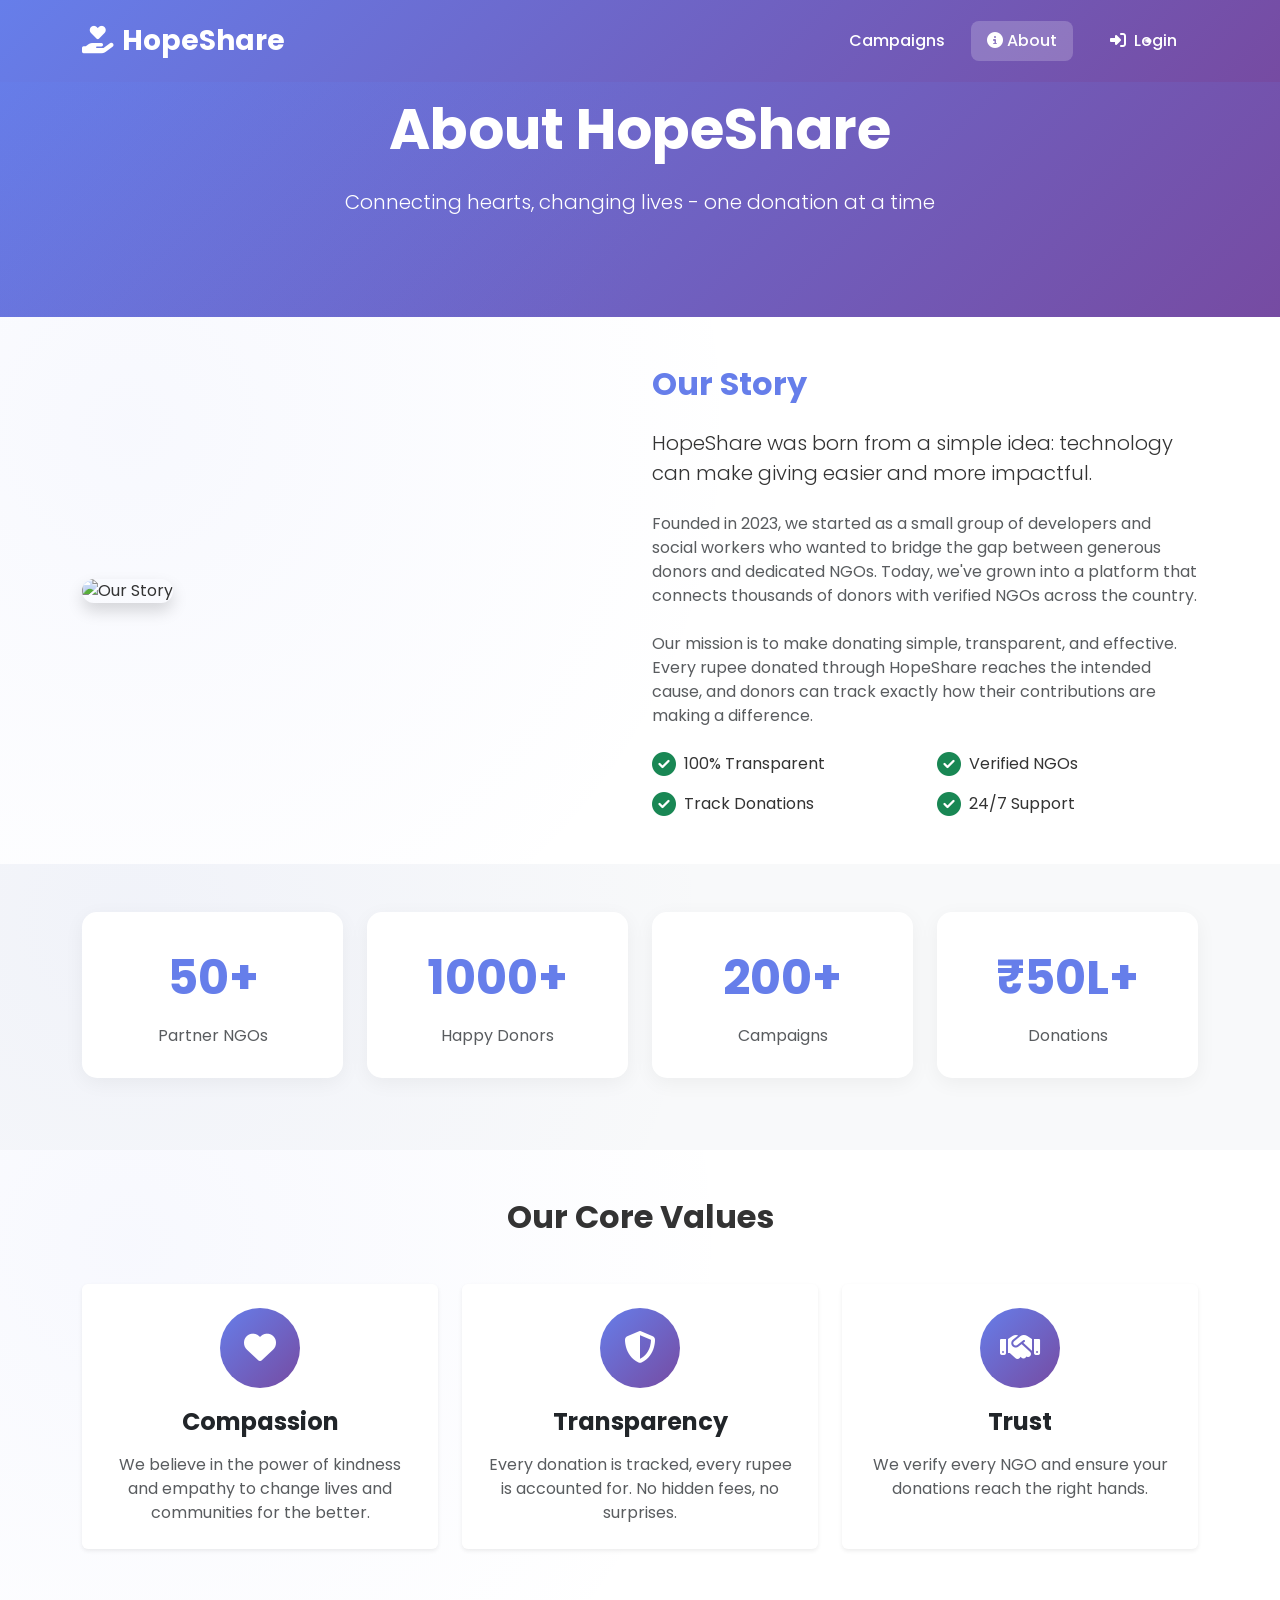
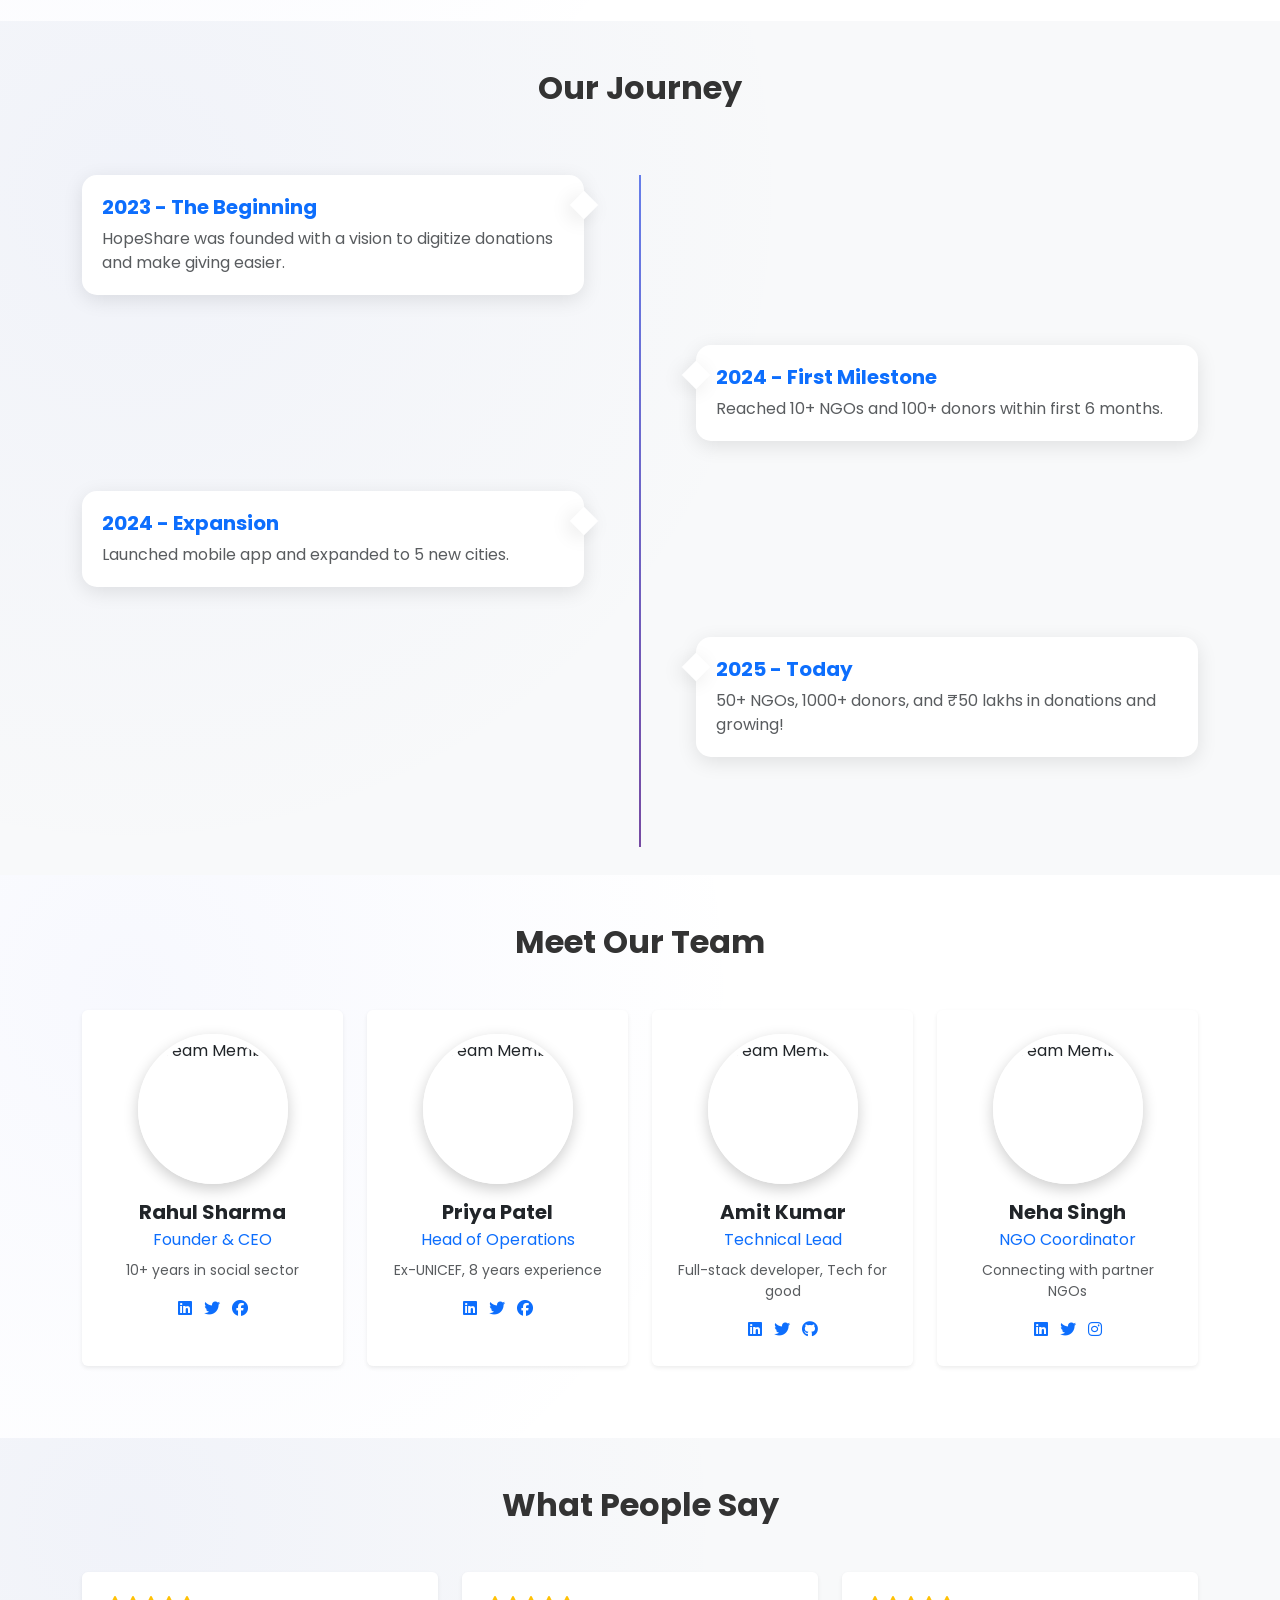
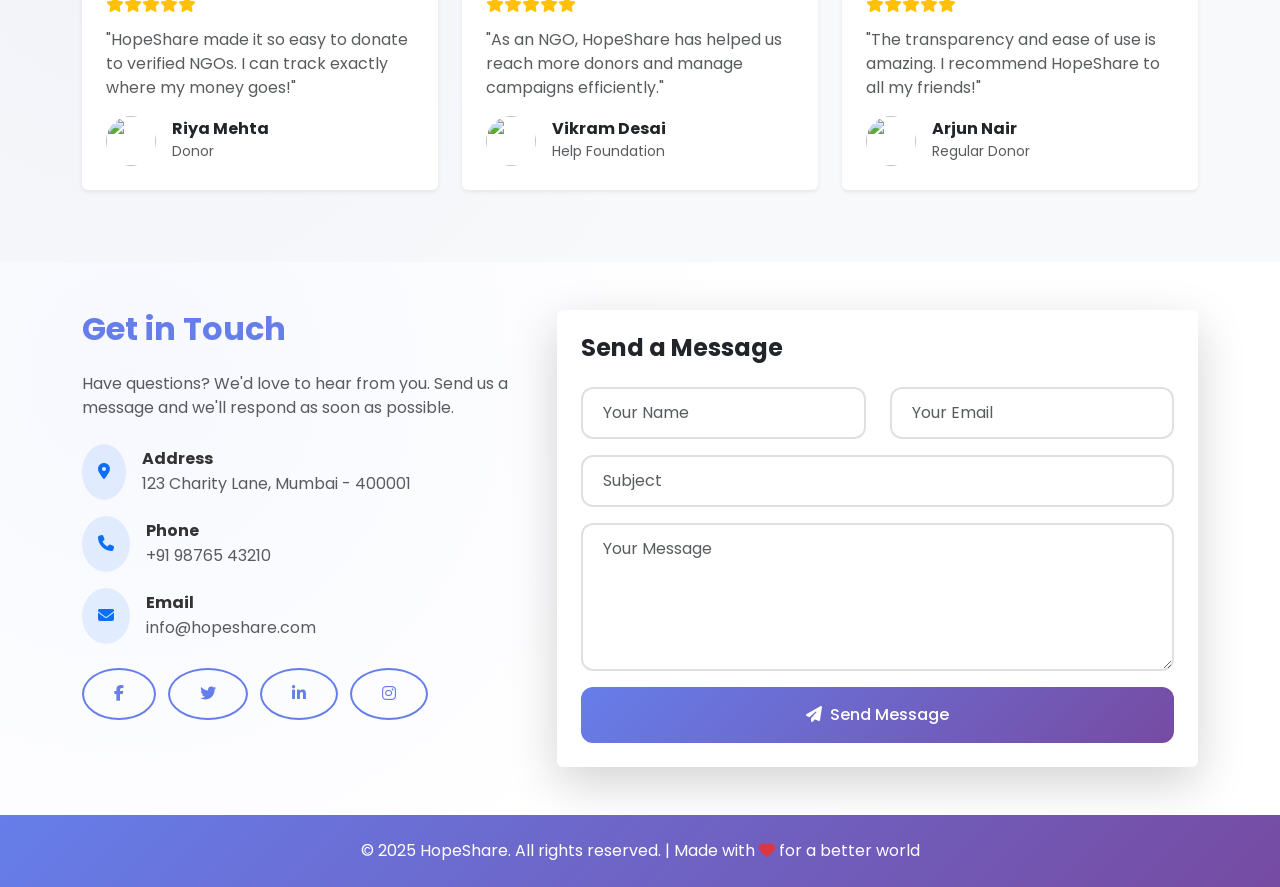
==== about.html @ 8b722194 "first commit" ====
<!DOCTYPE html>
<html lang="en">
<head>
    <meta charset="UTF-8">
    <meta name="viewport" content="width=device-width, initial-scale=1.0">
    <title>About Us - HopeShare</title>
    
    <!-- Bootstrap 5 CSS -->
    <link href="https://cdn.jsdelivr.net/npm/bootstrap@5.3.0/dist/css/bootstrap.min.css" rel="stylesheet">
    <!-- Font Awesome -->
    <link rel="stylesheet" href="https://cdnjs.cloudflare.com/ajax/libs/font-awesome/6.4.0/css/all.min.css">
    <!-- Google Fonts -->
    <link href="https://fonts.googleapis.com/css2?family=Poppins:wght@300;400;500;600;700&display=swap" rel="stylesheet">
    <!-- AOS Animation -->
    <link href="https://unpkg.com/aos@2.3.1/dist/aos.css" rel="stylesheet">
    <!-- Custom CSS -->
    <link rel="stylesheet" href="css/style.css">
    
    <style>
        .timeline {
            position: relative;
            padding: 20px 0;
        }
        
        .timeline::before {
            content: '';
            position: absolute;
            left: 50%;
            transform: translateX(-50%);
            width: 2px;
            height: 100%;
            background: linear-gradient(135deg, #667eea 0%, #764ba2 100%);
        }
        
        .timeline-item {
            position: relative;
            margin-bottom: 50px;
        }
        
        .timeline-content {
            position: relative;
            width: 45%;
            padding: 20px;
            background: white;
            border-radius: 15px;
            box-shadow: 0 5px 20px rgba(0,0,0,0.1);
        }
        
        .timeline-item:nth-child(odd) .timeline-content {
            left: 0;
        }
        
        .timeline-item:nth-child(even) .timeline-content {
            left: 55%;
        }
        
        .timeline-content::before {
            content: '';
            position: absolute;
            top: 20px;
            width: 20px;
            height: 20px;
            background: white;
            transform: rotate(45deg);
            box-shadow: 0 5px 20px rgba(0,0,0,0.1);
        }
        
        .timeline-item:nth-child(odd) .timeline-content::before {
            right: -10px;
        }
        
        .timeline-item:nth-child(even) .timeline-content::before {
            left: -10px;
        }
        
        @media (max-width: 768px) {
            .timeline::before {
                left: 20px;
            }
            
            .timeline-content {
                width: calc(100% - 50px) !important;
                left: 50px !important;
            }
            
            .timeline-content::before {
                left: -10px !important;
            }
        }
        
        .team-card {
            transition: all 0.3s ease;
            overflow: hidden;
        }
        
        .team-card:hover {
            transform: translateY(-10px);
            box-shadow: 0 20px 40px rgba(0,0,0,0.15) !important;
        }
        
        .team-card img {
            transition: all 0.5s ease;
            width: 150px;
            height: 150px;
            object-fit: cover;
            border: 5px solid #fff;
            box-shadow: 0 5px 15px rgba(0,0,0,0.2);
        }
        
        .team-card:hover img {
            transform: scale(1.1);
            border-color: #667eea;
        }
        
        .value-icon {
            width: 80px;
            height: 80px;
            line-height: 80px;
            text-align: center;
            border-radius: 50%;
            background: linear-gradient(135deg, #667eea 0%, #764ba2 100%);
            color: white;
            font-size: 32px;
            margin: 0 auto 20px;
            transition: all 0.3s ease;
        }
        
        .value-card:hover .value-icon {
            transform: rotateY(360deg);
            box-shadow: 0 10px 30px rgba(102, 126, 234, 0.4);
        }
        
        .counter-box {
            padding: 30px;
            border-radius: 15px;
            background: white;
            box-shadow: 0 5px 20px rgba(0,0,0,0.05);
            transition: all 0.3s ease;
        }
        
        .counter-box:hover {
            transform: translateY(-5px);
            box-shadow: 0 15px 30px rgba(0,0,0,0.1);
        }
        
        .counter-number {
            font-size: 48px;
            font-weight: 700;
            color: #667eea;
            margin-bottom: 10px;
        }
    </style>
</head>
<body>

    <!-- Navbar -->
    <nav class="navbar navbar-expand-lg navbar-dark fixed-top" style="background: linear-gradient(135deg, #667eea 0%, #764ba2 100%);">
        <div class="container">
            <a class="navbar-brand fw-bold fs-3" href="index.html">
                <i class="fas fa-hand-holding-heart me-2"></i>HopeShare
            </a>
            <button class="navbar-toggler" type="button" data-bs-toggle="collapse" data-bs-target="#navbarNav">
                <span class="navbar-toggler-icon"></span>
            </button>
            <div class="collapse navbar-collapse" id="navbarNav">
                <ul class="navbar-nav ms-auto">
                    <li class="nav-item">
                        <a class="nav-link" href="index.html">Home</a>
                    </li>
                    <li class="nav-item">
                        <a class="nav-link active" href="about.html">About</a>
                    </li>
                    <li class="nav-item">
                        <a class="nav-link" href="index.html#campaigns">Campaigns</a>
                    </li>
                    <li class="nav-item">
                        <a class="nav-link" href="#contact">Contact</a>
                    </li>
                    <li class="nav-item dropdown">
                        <a class="nav-link dropdown-toggle btn btn-light text-primary px-4 ms-3" href="#" id="loginDropdown" role="button" data-bs-toggle="dropdown">
                            <i class="fas fa-sign-in-alt"></i> Login
                        </a>
                        <ul class="dropdown-menu">
                            <li><a class="dropdown-item" href="index.html?role=user"><i class="fas fa-user me-2"></i>Login as User</a></li>
                            <li><a class="dropdown-item" href="index.html?role=ngo"><i class="fas fa-building me-2"></i>Login as NGO</a></li>
                            <li><a class="dropdown-item" href="index.html?role=admin"><i class="fas fa-shield-alt me-2"></i>Login as Admin</a></li>
                        </ul>
                    </li>
                </ul>
            </div>
        </div>
    </nav>

    <!-- Hero Section -->
    <section class="pt-5 mt-5" style="background: linear-gradient(135deg, #667eea 0%, #764ba2 100%); padding: 100px 0;">
        <div class="container text-center text-white" data-aos="fade-up">
            <h1 class="display-4 fw-bold mb-4">About HopeShare</h1>
            <p class="lead mb-0">Connecting hearts, changing lives - one donation at a time</p>
        </div>
    </section>

    <!-- Our Story Section -->
    <section class="py-5">
        <div class="container">
            <div class="row align-items-center">
                <div class="col-lg-6 mb-4 mb-lg-0" data-aos="fade-right">
                    <img src="https://images.unsplash.com/photo-1532629345422-7515f3d16bb6?ixlib=rb-1.2.1&auto=format&fit=crop&w=1000&q=80" alt="Our Story" class="img-fluid rounded-4 shadow">
                </div>
                <div class="col-lg-6" data-aos="fade-left">
                    <h2 class="fw-bold mb-4" style="color: #667eea;">Our Story</h2>
                    <p class="lead mb-4">HopeShare was born from a simple idea: technology can make giving easier and more impactful.</p>
                    <p class="text-muted mb-4">Founded in 2023, we started as a small group of developers and social workers who wanted to bridge the gap between generous donors and dedicated NGOs. Today, we've grown into a platform that connects thousands of donors with verified NGOs across the country.</p>
                    <p class="text-muted">Our mission is to make donating simple, transparent, and effective. Every rupee donated through HopeShare reaches the intended cause, and donors can track exactly how their contributions are making a difference.</p>
                    
                    <div class="row mt-4">
                        <div class="col-6">
                            <div class="d-flex align-items-center">
                                <i class="fas fa-check-circle text-success fs-4 me-2"></i>
                                <span>100% Transparent</span>
                            </div>
                        </div>
                        <div class="col-6">
                            <div class="d-flex align-items-center">
                                <i class="fas fa-check-circle text-success fs-4 me-2"></i>
                                <span>Verified NGOs</span>
                            </div>
                        </div>
                        <div class="col-6 mt-3">
                            <div class="d-flex align-items-center">
                                <i class="fas fa-check-circle text-success fs-4 me-2"></i>
                                <span>Track Donations</span>
                            </div>
                        </div>
                        <div class="col-6 mt-3">
                            <div class="d-flex align-items-center">
                                <i class="fas fa-check-circle text-success fs-4 me-2"></i>
                                <span>24/7 Support</span>
                            </div>
                        </div>
                    </div>
                </div>
            </div>
        </div>
    </section>

    <!-- Counter Section -->
    <section class="py-5 bg-light">
        <div class="container">
            <div class="row">
                <div class="col-md-3 col-6 mb-4" data-aos="zoom-in">
                    <div class="counter-box text-center">
                        <div class="counter-number">50+</div>
                        <p class="text-muted mb-0">Partner NGOs</p>
                    </div>
                </div>
                <div class="col-md-3 col-6 mb-4" data-aos="zoom-in" data-aos-delay="100">
                    <div class="counter-box text-center">
                        <div class="counter-number">1000+</div>
                        <p class="text-muted mb-0">Happy Donors</p>
                    </div>
                </div>
                <div class="col-md-3 col-6 mb-4" data-aos="zoom-in" data-aos-delay="200">
                    <div class="counter-box text-center">
                        <div class="counter-number">200+</div>
                        <p class="text-muted mb-0">Campaigns</p>
                    </div>
                </div>
                <div class="col-md-3 col-6 mb-4" data-aos="zoom-in" data-aos-delay="300">
                    <div class="counter-box text-center">
                        <div class="counter-number">₹50L+</div>
                        <p class="text-muted mb-0">Donations</p>
                    </div>
                </div>
            </div>
        </div>
    </section>

    <!-- Our Values -->
    <section class="py-5">
        <div class="container">
            <h2 class="text-center fw-bold mb-5" data-aos="fade-up">Our Core Values</h2>
            <div class="row">
                <div class="col-md-4 mb-4" data-aos="flip-left">
                    <div class="card value-card h-100 border-0 shadow-sm p-4 text-center">
                        <div class="value-icon">
                            <i class="fas fa-heart"></i>
                        </div>
                        <h4 class="fw-bold mb-3">Compassion</h4>
                        <p class="text-muted mb-0">We believe in the power of kindness and empathy to change lives and communities for the better.</p>
                    </div>
                </div>
                <div class="col-md-4 mb-4" data-aos="flip-left" data-aos-delay="100">
                    <div class="card value-card h-100 border-0 shadow-sm p-4 text-center">
                        <div class="value-icon">
                            <i class="fas fa-shield-alt"></i>
                        </div>
                        <h4 class="fw-bold mb-3">Transparency</h4>
                        <p class="text-muted mb-0">Every donation is tracked, every rupee is accounted for. No hidden fees, no surprises.</p>
                    </div>
                </div>
                <div class="col-md-4 mb-4" data-aos="flip-left" data-aos-delay="200">
                    <div class="card value-card h-100 border-0 shadow-sm p-4 text-center">
                        <div class="value-icon">
                            <i class="fas fa-handshake"></i>
                        </div>
                        <h4 class="fw-bold mb-3">Trust</h4>
                        <p class="text-muted mb-0">We verify every NGO and ensure your donations reach the right hands.</p>
                    </div>
                </div>
            </div>
        </div>
    </section>

    <!-- Our Journey Timeline -->
    <section class="py-5 bg-light">
        <div class="container">
            <h2 class="text-center fw-bold mb-5" data-aos="fade-up">Our Journey</h2>
            <div class="timeline">
                <div class="timeline-item" data-aos="fade-right">
                    <div class="timeline-content">
                        <h5 class="fw-bold text-primary">2023 - The Beginning</h5>
                        <p class="text-muted mb-0">HopeShare was founded with a vision to digitize donations and make giving easier.</p>
                    </div>
                </div>
                <div class="timeline-item" data-aos="fade-left">
                    <div class="timeline-content">
                        <h5 class="fw-bold text-primary">2024 - First Milestone</h5>
                        <p class="text-muted mb-0">Reached 10+ NGOs and 100+ donors within first 6 months.</p>
                    </div>
                </div>
                <div class="timeline-item" data-aos="fade-right">
                    <div class="timeline-content">
                        <h5 class="fw-bold text-primary">2024 - Expansion</h5>
                        <p class="text-muted mb-0">Launched mobile app and expanded to 5 new cities.</p>
                    </div>
                </div>
                <div class="timeline-item" data-aos="fade-left">
                    <div class="timeline-content">
                        <h5 class="fw-bold text-primary">2025 - Today</h5>
                        <p class="text-muted mb-0">50+ NGOs, 1000+ donors, and ₹50 lakhs in donations and growing!</p>
                    </div>
                </div>
            </div>
        </div>
    </section>

    <!-- Meet Our Team -->
    <section class="py-5">
        <div class="container">
            <h2 class="text-center fw-bold mb-5" data-aos="fade-up">Meet Our Team</h2>
            <div class="row">
                <div class="col-lg-3 col-md-6 mb-4" data-aos="zoom-in">
                    <div class="card team-card h-100 border-0 shadow-sm text-center p-4">
                        <img src="https://images.unsplash.com/photo-1560250097-0b93528c311a?ixlib=rb-1.2.1&auto=format&fit=crop&w=500&q=80" class="rounded-circle mx-auto mb-3" alt="Team Member">
                        <h5 class="fw-bold mb-1">Rahul Sharma</h5>
                        <p class="text-primary mb-2">Founder & CEO</p>
                        <p class="text-muted small">10+ years in social sector</p>
                        <div class="social-links">
                            <a href="#" class="text-primary me-2"><i class="fab fa-linkedin"></i></a>
                            <a href="#" class="text-primary me-2"><i class="fab fa-twitter"></i></a>
                            <a href="#" class="text-primary"><i class="fab fa-facebook"></i></a>
                        </div>
                    </div>
                </div>
                <div class="col-lg-3 col-md-6 mb-4" data-aos="zoom-in" data-aos-delay="100">
                    <div class="card team-card h-100 border-0 shadow-sm text-center p-4">
                        <img src="https://images.unsplash.com/photo-1573496359142-b8d87734a5a2?ixlib=rb-1.2.1&auto=format&fit=crop&w=500&q=80" class="rounded-circle mx-auto mb-3" alt="Team Member">
                        <h5 class="fw-bold mb-1">Priya Patel</h5>
                        <p class="text-primary mb-2">Head of Operations</p>
                        <p class="text-muted small">Ex-UNICEF, 8 years experience</p>
                        <div class="social-links">
                            <a href="#" class="text-primary me-2"><i class="fab fa-linkedin"></i></a>
                            <a href="#" class="text-primary me-2"><i class="fab fa-twitter"></i></a>
                            <a href="#" class="text-primary"><i class="fab fa-facebook"></i></a>
                        </div>
                    </div>
                </div>
                <div class="col-lg-3 col-md-6 mb-4" data-aos="zoom-in" data-aos-delay="200">
                    <div class="card team-card h-100 border-0 shadow-sm text-center p-4">
                        <img src="https://images.unsplash.com/photo-1519085360753-af0119f7cbe7?ixlib=rb-1.2.1&auto=format&fit=crop&w=500&q=80" class="rounded-circle mx-auto mb-3" alt="Team Member">
                        <h5 class="fw-bold mb-1">Amit Kumar</h5>
                        <p class="text-primary mb-2">Technical Lead</p>
                        <p class="text-muted small">Full-stack developer, Tech for good</p>
                        <div class="social-links">
                            <a href="#" class="text-primary me-2"><i class="fab fa-linkedin"></i></a>
                            <a href="#" class="text-primary me-2"><i class="fab fa-twitter"></i></a>
                            <a href="#" class="text-primary"><i class="fab fa-github"></i></a>
                        </div>
                    </div>
                </div>
                <div class="col-lg-3 col-md-6 mb-4" data-aos="zoom-in" data-aos-delay="300">
                    <div class="card team-card h-100 border-0 shadow-sm text-center p-4">
                        <img src="https://images.unsplash.com/photo-1580489944761-15a19d654956?ixlib=rb-1.2.1&auto=format&fit=crop&w=500&q=80" class="rounded-circle mx-auto mb-3" alt="Team Member">
                        <h5 class="fw-bold mb-1">Neha Singh</h5>
                        <p class="text-primary mb-2">NGO Coordinator</p>
                        <p class="text-muted small">Connecting with partner NGOs</p>
                        <div class="social-links">
                            <a href="#" class="text-primary me-2"><i class="fab fa-linkedin"></i></a>
                            <a href="#" class="text-primary me-2"><i class="fab fa-twitter"></i></a>
                            <a href="#" class="text-primary"><i class="fab fa-instagram"></i></a>
                        </div>
                    </div>
                </div>
            </div>
        </div>
    </section>

    <!-- Testimonials -->
    <section class="py-5 bg-light">
        <div class="container">
            <h2 class="text-center fw-bold mb-5" data-aos="fade-up">What People Say</h2>
            <div class="row">
                <div class="col-md-4 mb-4" data-aos="fade-right">
                    <div class="card h-100 border-0 shadow-sm p-4">
                        <div class="d-flex mb-3">
                            <i class="fas fa-star text-warning"></i>
                            <i class="fas fa-star text-warning"></i>
                            <i class="fas fa-star text-warning"></i>
                            <i class="fas fa-star text-warning"></i>
                            <i class="fas fa-star text-warning"></i>
                        </div>
                        <p class="text-muted mb-3">"HopeShare made it so easy to donate to verified NGOs. I can track exactly where my money goes!"</p>
                        <div class="d-flex align-items-center">
                            <img src="https://images.unsplash.com/photo-1494790108777-466fd0c3c3f7?ixlib=rb-1.2.1&auto=format&fit=crop&w=500&q=60" class="rounded-circle me-3" width="50" height="50" style="object-fit: cover;">
                            <div>
                                <h6 class="fw-bold mb-0">Riya Mehta</h6>
                                <small class="text-muted">Donor</small>
                            </div>
                        </div>
                    </div>
                </div>
                <div class="col-md-4 mb-4" data-aos="fade-up">
                    <div class="card h-100 border-0 shadow-sm p-4">
                        <div class="d-flex mb-3">
                            <i class="fas fa-star text-warning"></i>
                            <i class="fas fa-star text-warning"></i>
                            <i class="fas fa-star text-warning"></i>
                            <i class="fas fa-star text-warning"></i>
                            <i class="fas fa-star text-warning"></i>
                        </div>
                        <p class="text-muted mb-3">"As an NGO, HopeShare has helped us reach more donors and manage campaigns efficiently."</p>
                        <div class="d-flex align-items-center">
                            <img src="https://images.unsplash.com/photo-1560250097-0b93528c311a?ixlib=rb-1.2.1&auto=format&fit=crop&w=500&q=60" class="rounded-circle me-3" width="50" height="50" style="object-fit: cover;">
                            <div>
                                <h6 class="fw-bold mb-0">Vikram Desai</h6>
                                <small class="text-muted">Help Foundation</small>
                            </div>
                        </div>
                    </div>
                </div>
                <div class="col-md-4 mb-4" data-aos="fade-left">
                    <div class="card h-100 border-0 shadow-sm p-4">
                        <div class="d-flex mb-3">
                            <i class="fas fa-star text-warning"></i>
                            <i class="fas fa-star text-warning"></i>
                            <i class="fas fa-star text-warning"></i>
                            <i class="fas fa-star text-warning"></i>
                            <i class="fas fa-star text-warning"></i>
                        </div>
                        <p class="text-muted mb-3">"The transparency and ease of use is amazing. I recommend HopeShare to all my friends!"</p>
                        <div class="d-flex align-items-center">
                            <img src="https://images.unsplash.com/photo-1507003211169-0a1dd7228f2d?ixlib=rb-1.2.1&auto=format&fit=crop&w=500&q=60" class="rounded-circle me-3" width="50" height="50" style="object-fit: cover;">
                            <div>
                                <h6 class="fw-bold mb-0">Arjun Nair</h6>
                                <small class="text-muted">Regular Donor</small>
                            </div>
                        </div>
                    </div>
                </div>
            </div>
        </div>
    </section>

    <!-- Contact Section -->
    <section id="contact" class="py-5">
        <div class="container">
            <div class="row">
                <div class="col-lg-5 mb-4 mb-lg-0" data-aos="fade-right">
                    <h2 class="fw-bold mb-4" style="color: #667eea;">Get in Touch</h2>
                    <p class="text-muted mb-4">Have questions? We'd love to hear from you. Send us a message and we'll respond as soon as possible.</p>
                    
                    <div class="d-flex align-items-center mb-3">
                        <div class="bg-primary bg-opacity-10 rounded-circle p-3 me-3">
                            <i class="fas fa-map-marker-alt text-primary"></i>
                        </div>
                        <div>
                            <h6 class="fw-bold mb-1">Address</h6>
                            <p class="text-muted mb-0">123 Charity Lane, Mumbai - 400001</p>
                        </div>
                    </div>
                    
                    <div class="d-flex align-items-center mb-3">
                        <div class="bg-primary bg-opacity-10 rounded-circle p-3 me-3">
                            <i class="fas fa-phone text-primary"></i>
                        </div>
                        <div>
                            <h6 class="fw-bold mb-1">Phone</h6>
                            <p class="text-muted mb-0">+91 98765 43210</p>
                        </div>
                    </div>
                    
                    <div class="d-flex align-items-center mb-3">
                        <div class="bg-primary bg-opacity-10 rounded-circle p-3 me-3">
                            <i class="fas fa-envelope text-primary"></i>
                        </div>
                        <div>
                            <h6 class="fw-bold mb-1">Email</h6>
                            <p class="text-muted mb-0">info@hopeshare.com</p>
                        </div>
                    </div>
                    
                    <div class="social-links mt-4">
                        <a href="#" class="btn btn-outline-primary rounded-circle me-2"><i class="fab fa-facebook-f"></i></a>
                        <a href="#" class="btn btn-outline-primary rounded-circle me-2"><i class="fab fa-twitter"></i></a>
                        <a href="#" class="btn btn-outline-primary rounded-circle me-2"><i class="fab fa-linkedin-in"></i></a>
                        <a href="#" class="btn btn-outline-primary rounded-circle me-2"><i class="fab fa-instagram"></i></a>
                    </div>
                </div>
                
                <div class="col-lg-7" data-aos="fade-left">
                    <div class="card border-0 shadow-lg p-4">
                        <h4 class="fw-bold mb-4">Send a Message</h4>
                        <form>
                            <div class="row">
                                <div class="col-md-6 mb-3">
                                    <input type="text" class="form-control" placeholder="Your Name" required>
                                </div>
                                <div class="col-md-6 mb-3">
                                    <input type="email" class="form-control" placeholder="Your Email" required>
                                </div>
                            </div>
                            <div class="mb-3">
                                <input type="text" class="form-control" placeholder="Subject" required>
                            </div>
                            <div class="mb-3">
                                <textarea class="form-control" rows="5" placeholder="Your Message" required></textarea>
                            </div>
                            <button type="submit" class="btn btn-primary w-100 py-3">
                                <i class="fas fa-paper-plane me-2"></i>Send Message
                            </button>
                        </form>
                    </div>
                </div>
            </div>
        </div>
    </section>

    <!-- Footer -->
    <footer class="py-4" style="background: linear-gradient(135deg, #667eea 0%, #764ba2 100%);">
        <div class="container text-center text-white">
            <p class="mb-0">&copy; 2025 HopeShare. All rights reserved. | Made with <i class="fas fa-heart text-danger"></i> for a better world</p>
        </div>
    </footer>

    <!-- Bootstrap JS -->
    <script src="https://cdn.jsdelivr.net/npm/bootstrap@5.3.0/dist/js/bootstrap.bundle.min.js"></script>
    <!-- AOS JS -->
    <script src="https://unpkg.com/aos@2.3.1/dist/aos.js"></script>
    <!-- Custom JS -->
    <script src="js/main.js"></script>
    <script>
        AOS.init({
            duration: 1000,
            once: true
        });
        
        // Update navbar based on login status
        document.addEventListener('DOMContentLoaded', function() {
            const user = JSON.parse(localStorage.getItem('currentUser'));
            updateNavbar(user);
        });
    </script>
</body>
</html>
---- css/style.css ----
/* Global Styles */
* {
    margin: 0;
    padding: 0;
    box-sizing: border-box;
    font-family: 'Poppins', sans-serif;
}

body {
    overflow-x: hidden;
    color: #333;
}

/* Navbar Styles */
.navbar {
    backdrop-filter: blur(10px);
    transition: all 0.3s ease;
    padding: 15px 0;
}

.navbar.scrolled {
    padding: 10px 0;
    background: rgba(255, 255, 255, 0.95) !important;
    box-shadow: 0 5px 20px rgba(0,0,0,0.1);
}

.navbar.scrolled .navbar-brand,
.navbar.scrolled .nav-link {
    color: #333 !important;
}

.navbar-brand {
    font-weight: 700;
    font-size: 1.8rem;
}

.navbar .nav-link {
    color: white !important;
    font-weight: 500;
    padding: 0.5rem 1rem !important;
    margin: 0 5px;
    border-radius: 8px;
    transition: all 0.3s ease;
}

.navbar .nav-link:hover {
    background: rgba(255,255,255,0.1);
    transform: translateY(-2px);
}

.navbar .nav-link.active {
    background: rgba(255,255,255,0.2);
}

/* Card Animations */
.campaign-card {
    transition: all 0.3s ease;
    overflow: hidden;
    cursor: pointer;
    border: none;
    border-radius: 20px !important;
}

.campaign-card:hover {
    transform: translateY(-10px);
    box-shadow: 0 20px 40px rgba(0,0,0,0.15) !important;
}

.campaign-card img {
    transition: all 0.5s ease;
    height: 200px;
    object-fit: cover;
}

.campaign-card:hover img {
    transform: scale(1.1);
}

.campaign-card .card-body {
    padding: 1.5rem;
}

/* Dashboard Cards */
.dashboard-card {
    border-radius: 20px;
    padding: 25px;
    color: white;
    transition: all 0.3s ease;
    cursor: pointer;
    position: relative;
    overflow: hidden;
    border: none;
    box-shadow: 0 10px 30px rgba(0,0,0,0.1);
}

.dashboard-card::before {
    content: '';
    position: absolute;
    top: 0;
    left: 0;
    right: 0;
    bottom: 0;
    background: rgba(255,255,255,0.1);
    transform: translateX(-100%);
    transition: transform 0.5s ease;
}

.dashboard-card:hover::before {
    transform: translateX(0);
}

.dashboard-card:hover {
    transform: translateY(-10px);
    box-shadow: 0 20px 40px rgba(0,0,0,0.2);
}

.dashboard-card i {
    position: relative;
    z-index: 1;
}

.dashboard-card h3 {
    position: relative;
    z-index: 1;
    font-size: 1.2rem;
    margin-bottom: 10px;
}

.dashboard-card h2 {
    position: relative;
    z-index: 1;
    font-size: 2.5rem;
    font-weight: 700;
    margin-bottom: 5px;
}

.dashboard-card p {
    position: relative;
    z-index: 1;
    opacity: 0.9;
    font-size: 0.9rem;
}

.card-user { background: linear-gradient(135deg, #667eea 0%, #764ba2 100%); }
.card-ngo { background: linear-gradient(135deg, #f093fb 0%, #f5576c 100%); }
.card-admin { background: linear-gradient(135deg, #4facfe 0%, #00f2fe 100%); }
.card-donations { background: linear-gradient(135deg, #43e97b 0%, #38f9d7 100%); }

/* Stats Cards */
.stat-card {
    background: white;
    border-radius: 15px;
    padding: 20px;
    box-shadow: 0 5px 20px rgba(0,0,0,0.05);
    transition: all 0.3s ease;
}

.stat-card:hover {
    transform: translateY(-5px);
    box-shadow: 0 15px 30px rgba(0,0,0,0.1);
}

.stat-icon {
    width: 60px;
    height: 60px;
    border-radius: 50%;
    display: flex;
    align-items: center;
    justify-content: center;
    font-size: 24px;
    margin-bottom: 15px;
    background: linear-gradient(135deg, #667eea 0%, #764ba2 100%);
    color: white;
}

/* Table Styles */
.table {
    border-radius: 15px;
    overflow: hidden;
}

.table thead th {
    background: #f8f9fa;
    border-bottom: none;
    font-weight: 600;
    color: #2d3748;
    padding: 15px;
}

.table tbody td {
    padding: 15px;
    vertical-align: middle;
}

.table-hover tbody tr {
    transition: all 0.3s ease;
}

.table-hover tbody tr:hover {
    background: rgba(102, 126, 234, 0.05);
    transform: scale(1.01);
    box-shadow: 0 5px 15px rgba(0,0,0,0.1);
}

/* Button Styles */
.btn {
    border-radius: 12px;
    padding: 12px 30px;
    font-weight: 500;
    transition: all 0.3s ease;
    position: relative;
    overflow: hidden;
    border: none;
}

.btn::after {
    content: '';
    position: absolute;
    top: 50%;
    left: 50%;
    width: 0;
    height: 0;
    border-radius: 50%;
    background: rgba(255,255,255,0.5);
    transform: translate(-50%, -50%);
    transition: width 0.5s, height 0.5s;
}

.btn:active::after {
    width: 300px;
    height: 300px;
}

.btn-primary {
    background: linear-gradient(135deg, #667eea 0%, #764ba2 100%);
    border: none;
}

.btn-primary:hover {
    background: linear-gradient(135deg, #764ba2 0%, #667eea 100%);
    transform: translateY(-2px);
    box-shadow: 0 10px 20px rgba(102, 126, 234, 0.3);
}

.btn-outline-primary {
    background: transparent;
    border: 2px solid #667eea;
    color: #667eea;
}

.btn-outline-primary:hover {
    background: linear-gradient(135deg, #667eea 0%, #764ba2 100%);
    border-color: transparent;
    color: white;
    transform: translateY(-2px);
    box-shadow: 0 10px 20px rgba(102, 126, 234, 0.3);
}

.btn-lg {
    padding: 15px 40px;
    font-size: 1.1rem;
}

.btn-sm {
    padding: 8px 20px;
    font-size: 0.9rem;
}

/* Form Styles */
.form-control, .form-select {
    border-radius: 12px;
    padding: 12px 20px;
    border: 2px solid #e0e0e0;
    transition: all 0.3s ease;
    font-size: 1rem;
}

.form-control:focus, .form-select:focus {
    border-color: #667eea;
    box-shadow: 0 0 0 0.2rem rgba(102, 126, 234, 0.25);
}

.form-control-lg {
    padding: 15px 25px;
    font-size: 1.1rem;
}

.form-label {
    font-weight: 500;
    color: #2d3748;
    margin-bottom: 8px;
}

.form-check-input:checked {
    background-color: #667eea;
    border-color: #667eea;
}

/* Notification Badge */
.notification-badge {
    position: absolute;
    top: -5px;
    right: -5px;
    padding: 3px 6px;
    border-radius: 50%;
    background: #f5576c;
    color: white;
    font-size: 10px;
    min-width: 18px;
    text-align: center;
    animation: pulse 2s infinite;
}

@keyframes pulse {
    0% { transform: scale(1); }
    50% { transform: scale(1.1); }
    100% { transform: scale(1); }
}

/* Loading Animation */
.loader {
    width: 48px;
    height: 48px;
    border: 5px solid #f3f3f3;
    border-top: 5px solid #667eea;
    border-radius: 50%;
    animation: spin 1s linear infinite;
    margin: 0 auto;
}

@keyframes spin {
    0% { transform: rotate(0deg); }
    100% { transform: rotate(360deg); }
}

/* Alert Styles */
.alert {
    border-radius: 15px;
    border: none;
    box-shadow: 0 5px 20px rgba(0,0,0,0.1);
    padding: 15px 20px;
    animation: slideDown 0.5s ease;
}

@keyframes slideDown {
    from {
        transform: translateY(-100%);
        opacity: 0;
    }
    to {
        transform: translateY(0);
        opacity: 1;
    }
}

.alert-info {
    background: linear-gradient(135deg, #e0f2fe 0%, #bae6fd 100%);
    color: #0369a1;
}

.alert-success {
    background: linear-gradient(135deg, #dcfce7 0%, #bbf7d0 100%);
    color: #166534;
}

.alert-danger {
    background: linear-gradient(135deg, #fee2e2 0%, #fecaca 100%);
    color: #991b1b;
}

.alert-warning {
    background: linear-gradient(135deg, #fef9c3 0%, #fef08a 100%);
    color: #854d0e;
}

/* Progress Bar Styles */
.progress {
    height: 10px;
    border-radius: 10px;
    background: #e9ecef;
    overflow: hidden;
}

.progress-bar {
    border-radius: 10px;
    background: linear-gradient(135deg, #667eea 0%, #764ba2 100%);
    animation: progress 1.5s ease-in-out;
}

@keyframes progress {
    from { width: 0; }
    to { width: 100%; }
}

/* Badge Styles */
.badge {
    padding: 8px 15px;
    border-radius: 25px;
    font-weight: 500;
    font-size: 0.8rem;
}

.badge.bg-success {
    background: linear-gradient(135deg, #43e97b 0%, #38f9d7 100%) !important;
}

.badge.bg-warning {
    background: linear-gradient(135deg, #f093fb 0%, #f5576c 100%) !important;
}

.badge.bg-info {
    background: linear-gradient(135deg, #4facfe 0%, #00f2fe 100%) !important;
}

/* Dropdown Styles */
.dropdown-menu {
    border: none;
    border-radius: 15px;
    box-shadow: 0 10px 40px rgba(0,0,0,0.1);
    padding: 10px;
    min-width: 200px;
    animation: fadeIn 0.3s ease;
}

.dropdown-item {
    border-radius: 10px;
    padding: 10px 15px;
    transition: all 0.3s ease;
}

.dropdown-item:hover {
    background: #f8f9fa;
    transform: translateX(5px);
}

.dropdown-item.text-danger:hover {
    background: #fee;
}

/* Section Styles */
section {
    position: relative;
    overflow: hidden;
}

section::before {
    content: '';
    position: absolute;
    top: 0;
    left: 0;
    right: 0;
    height: 100%;
    background: radial-gradient(circle at 10% 20%, rgba(102, 126, 234, 0.05) 0%, transparent 50%);
    pointer-events: none;
}

/* Hero Section */
.hero-section {
    min-height: 100vh;
    display: flex;
    align-items: center;
    background: linear-gradient(135deg, #667eea 0%, #764ba2 100%);
    color: white;
}

.hero-title {
    font-size: 3.5rem;
    font-weight: 700;
    margin-bottom: 20px;
    animation: fadeInUp 1s ease;
}

.hero-subtitle {
    font-size: 1.2rem;
    opacity: 0.9;
    margin-bottom: 30px;
    animation: fadeInUp 1s ease 0.2s both;
}

/* Role-based Dashboard Colors */
.user-section { border-left: 5px solid #667eea; }
.ngo-section { border-left: 5px solid #f093fb; }
.admin-section { border-left: 5px solid #4facfe; }

/* Registration Page Styles */
.registration-card {
    max-width: 600px;
    margin: 0 auto;
    border-radius: 30px;
    overflow: hidden;
    box-shadow: 0 20px 60px rgba(0,0,0,0.2);
}

.registration-header {
    background: linear-gradient(135deg, #667eea 0%, #764ba2 100%);
    color: white;
    padding: 30px;
    text-align: center;
}

.registration-body {
    padding: 40px;
    background: white;
}

.role-selector {
    display: flex;
    gap: 20px;
    margin-bottom: 30px;
    padding: 20px;
    background: #f8f9fa;
    border-radius: 15px;
}

.role-option {
    flex: 1;
    text-align: center;
    padding: 15px;
    border-radius: 12px;
    cursor: pointer;
    transition: all 0.3s ease;
    border: 2px solid transparent;
}

.role-option:hover {
    background: white;
    box-shadow: 0 5px 15px rgba(0,0,0,0.1);
}

.role-option.selected {
    border-color: #667eea;
    background: white;
}

.role-option i {
    font-size: 2rem;
    color: #667eea;
    margin-bottom: 10px;
}

/* Campaign Details Page */
.campaign-details {
    background: white;
    border-radius: 30px;
    padding: 40px;
    box-shadow: 0 10px 40px rgba(0,0,0,0.1);
}

.campaign-image {
    border-radius: 20px;
    overflow: hidden;
    box-shadow: 0 10px 30px rgba(0,0,0,0.15);
}

.campaign-meta {
    display: flex;
    gap: 30px;
    margin: 20px 0;
    padding: 20px;
    background: #f8f9fa;
    border-radius: 15px;
}

.meta-item {
    flex: 1;
    text-align: center;
}

.meta-item i {
    font-size: 2rem;
    color: #667eea;
    margin-bottom: 10px;
}

.meta-item span {
    display: block;
    font-size: 1.5rem;
    font-weight: 700;
    color: #2d3748;
}

.meta-item small {
    color: #718096;
}

/* Responsive Design */
@media (max-width: 1200px) {
    .container {
        max-width: 95%;
    }
}

@media (max-width: 992px) {
    .navbar-collapse {
        background: rgba(102, 126, 234, 0.95);
        padding: 20px;
        border-radius: 15px;
        margin-top: 15px;
    }
    
    .navbar.scrolled .navbar-collapse {
        background: rgba(255, 255, 255, 0.95);
    }
    
    .hero-title {
        font-size: 2.8rem;
    }
}

@media (max-width: 768px) {
    .display-3 {
        font-size: 2.5rem;
    }
    
    .display-4 {
        font-size: 2rem;
    }
    
    .dashboard-card {
        margin-bottom: 20px;
    }
    
    .dashboard-card h2 {
        font-size: 2rem;
    }
    
    .hero-title {
        font-size: 2.2rem;
    }
    
    .hero-subtitle {
        font-size: 1rem;
    }
    
    .campaign-meta {
        flex-direction: column;
        gap: 15px;
    }
    
    .registration-body {
        padding: 20px;
    }
    
    .role-selector {
        flex-direction: column;
    }
}

@media (max-width: 576px) {
    .btn {
        width: 100%;
        margin-bottom: 10px;
    }
    
    .table {
        font-size: 0.9rem;
    }
    
    .table td, .table th {
        padding: 10px;
    }
    
    .campaign-card .card-body {
        padding: 1rem;
    }
}

/* Print Styles */
@media print {
    .navbar, .footer, .btn {
        display: none;
    }
    
    body {
        background: white;
        color: black;
    }
    
    .card {
        box-shadow: none;
        border: 1px solid #ddd;
    }
}

/* Utility Classes */
.text-gradient {
    background: linear-gradient(135deg, #667eea 0%, #764ba2 100%);
    -webkit-background-clip: text;
    -webkit-text-fill-color: transparent;
}

.bg-gradient {
    background: linear-gradient(135deg, #667eea 0%, #764ba2 100%);
}

.shadow-hover {
    transition: all 0.3s ease;
}

.shadow-hover:hover {
    box-shadow: 0 20px 40px rgba(0,0,0,0.15) !important;
    transform: translateY(-5px);
}

.cursor-pointer {
    cursor: pointer;
}

.overflow-hidden {
    overflow: hidden;
}

.position-relative {
    position: relative;
}

.z-index-1 {
    z-index: 1;
}

.z-index-2 {
    z-index: 2;
}
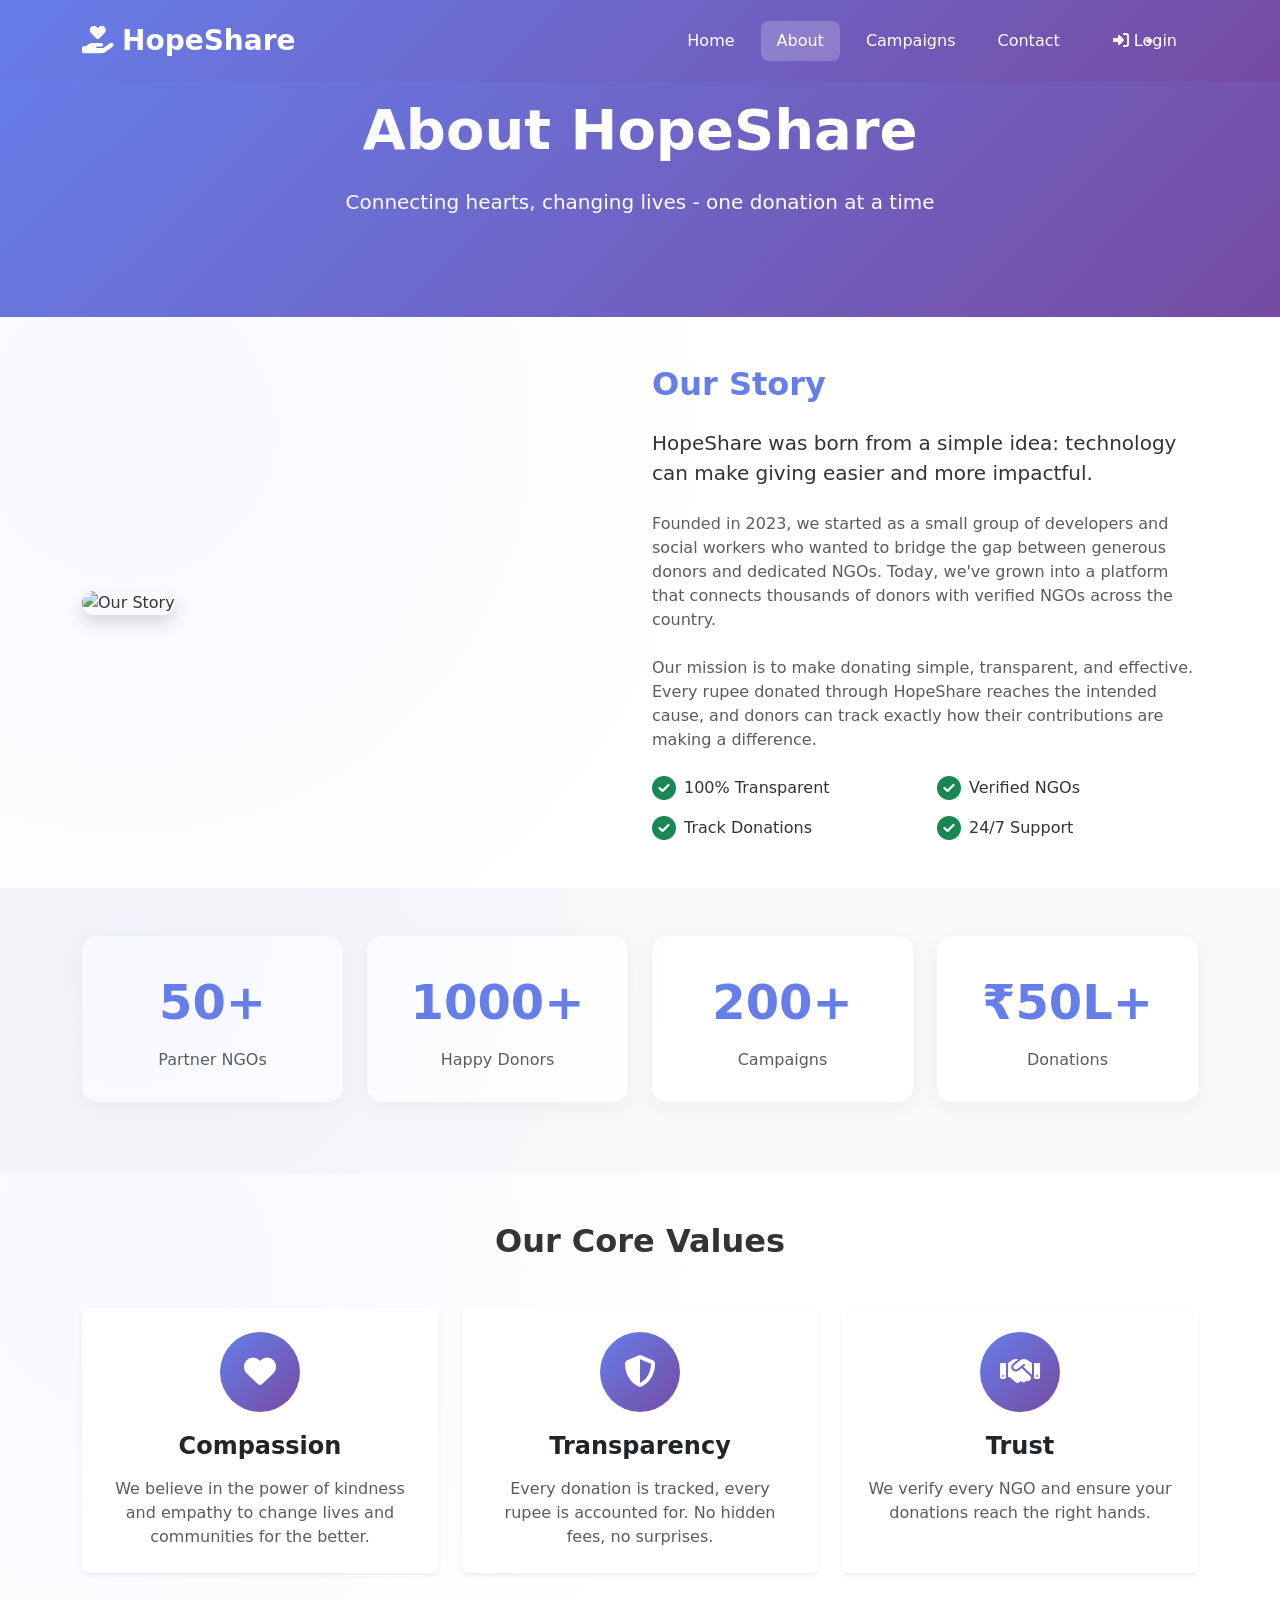
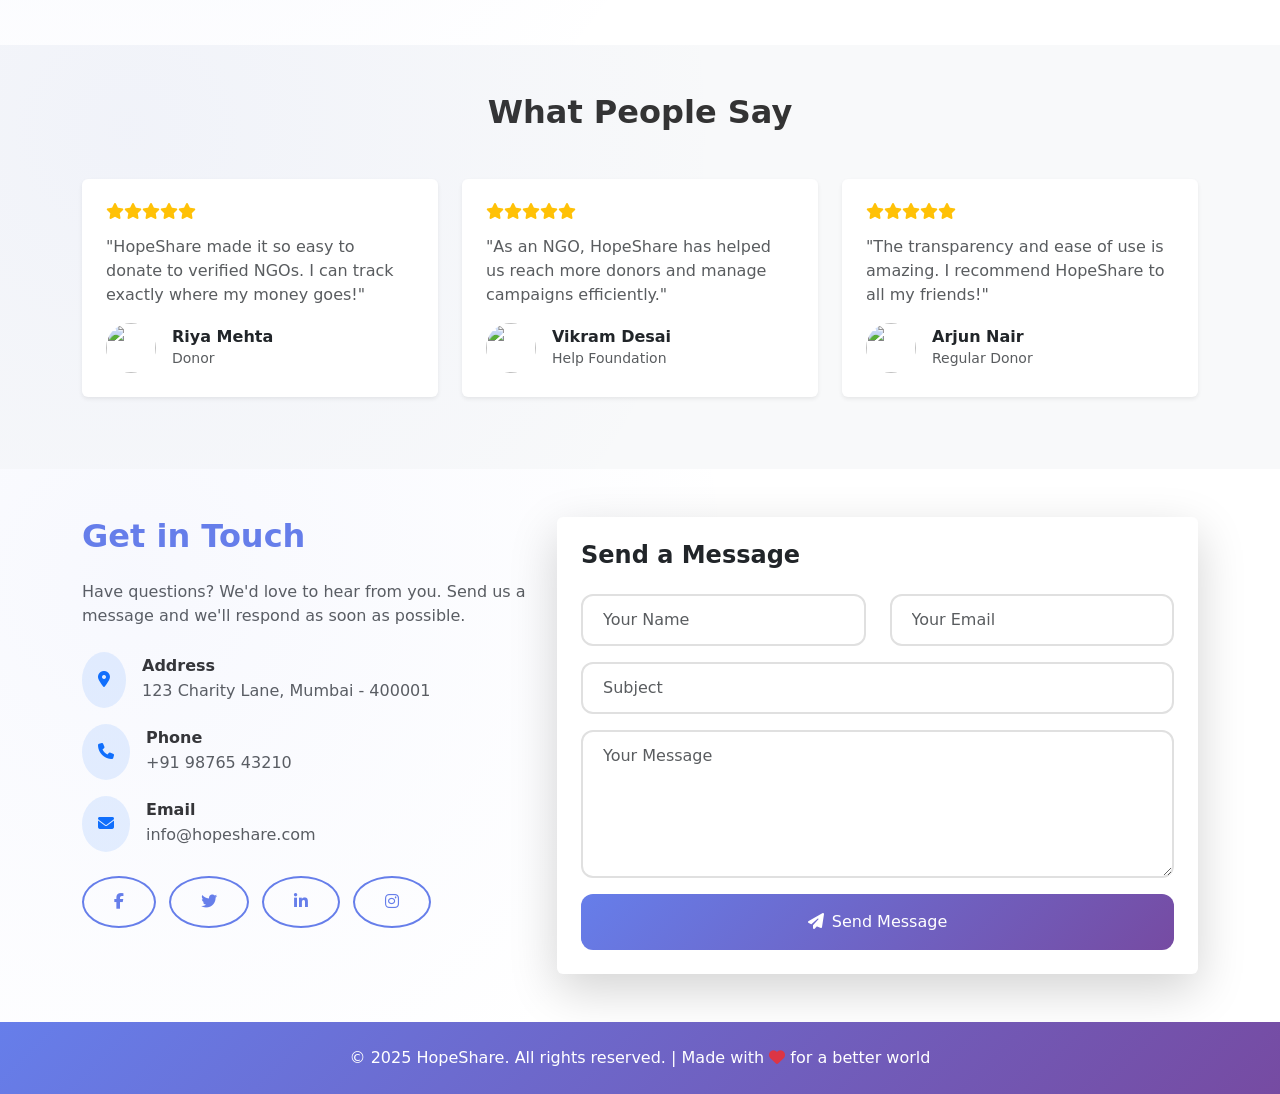
==== commit 39904399: "Update about.html" ====
--- a/about.html
+++ b/about.html
@@ -10,9 +10,7 @@
     <!-- Font Awesome -->
     <link rel="stylesheet" href="https://cdnjs.cloudflare.com/ajax/libs/font-awesome/6.4.0/css/all.min.css">
     <!-- Google Fonts -->
-    <link href="https://fonts.googleapis.com/css2?family=Poppins:wght@300;400;500;600;700&display=swap" rel="stylesheet">
-    <!-- AOS Animation -->
-    <link href="https://unpkg.com/aos@2.3.1/dist/aos.css" rel="stylesheet">
+    <link href="https://fonts.googleapis.com/css2?family=Poppins:wght@300;400;500;600;700&display=swap" rel="stylesheet"> 
     <!-- Custom CSS -->
     <link rel="stylesheet" href="css/style.css">
     
@@ -311,100 +309,6 @@
         </div>
     </section>
 
-    <!-- Our Journey Timeline -->
-    <section class="py-5 bg-light">
-        <div class="container">
-            <h2 class="text-center fw-bold mb-5" data-aos="fade-up">Our Journey</h2>
-            <div class="timeline">
-                <div class="timeline-item" data-aos="fade-right">
-                    <div class="timeline-content">
-                        <h5 class="fw-bold text-primary">2023 - The Beginning</h5>
-                        <p class="text-muted mb-0">HopeShare was founded with a vision to digitize donations and make giving easier.</p>
-                    </div>
-                </div>
-                <div class="timeline-item" data-aos="fade-left">
-                    <div class="timeline-content">
-                        <h5 class="fw-bold text-primary">2024 - First Milestone</h5>
-                        <p class="text-muted mb-0">Reached 10+ NGOs and 100+ donors within first 6 months.</p>
-                    </div>
-                </div>
-                <div class="timeline-item" data-aos="fade-right">
-                    <div class="timeline-content">
-                        <h5 class="fw-bold text-primary">2024 - Expansion</h5>
-                        <p class="text-muted mb-0">Launched mobile app and expanded to 5 new cities.</p>
-                    </div>
-                </div>
-                <div class="timeline-item" data-aos="fade-left">
-                    <div class="timeline-content">
-                        <h5 class="fw-bold text-primary">2025 - Today</h5>
-                        <p class="text-muted mb-0">50+ NGOs, 1000+ donors, and ₹50 lakhs in donations and growing!</p>
-                    </div>
-                </div>
-            </div>
-        </div>
-    </section>
-
-    <!-- Meet Our Team -->
-    <section class="py-5">
-        <div class="container">
-            <h2 class="text-center fw-bold mb-5" data-aos="fade-up">Meet Our Team</h2>
-            <div class="row">
-                <div class="col-lg-3 col-md-6 mb-4" data-aos="zoom-in">
-                    <div class="card team-card h-100 border-0 shadow-sm text-center p-4">
-                        <img src="https://images.unsplash.com/photo-1560250097-0b93528c311a?ixlib=rb-1.2.1&auto=format&fit=crop&w=500&q=80" class="rounded-circle mx-auto mb-3" alt="Team Member">
-                        <h5 class="fw-bold mb-1">Rahul Sharma</h5>
-                        <p class="text-primary mb-2">Founder & CEO</p>
-                        <p class="text-muted small">10+ years in social sector</p>
-                        <div class="social-links">
-                            <a href="#" class="text-primary me-2"><i class="fab fa-linkedin"></i></a>
-                            <a href="#" class="text-primary me-2"><i class="fab fa-twitter"></i></a>
-                            <a href="#" class="text-primary"><i class="fab fa-facebook"></i></a>
-                        </div>
-                    </div>
-                </div>
-                <div class="col-lg-3 col-md-6 mb-4" data-aos="zoom-in" data-aos-delay="100">
-                    <div class="card team-card h-100 border-0 shadow-sm text-center p-4">
-                        <img src="https://images.unsplash.com/photo-1573496359142-b8d87734a5a2?ixlib=rb-1.2.1&auto=format&fit=crop&w=500&q=80" class="rounded-circle mx-auto mb-3" alt="Team Member">
-                        <h5 class="fw-bold mb-1">Priya Patel</h5>
-                        <p class="text-primary mb-2">Head of Operations</p>
-                        <p class="text-muted small">Ex-UNICEF, 8 years experience</p>
-                        <div class="social-links">
-                            <a href="#" class="text-primary me-2"><i class="fab fa-linkedin"></i></a>
-                            <a href="#" class="text-primary me-2"><i class="fab fa-twitter"></i></a>
-                            <a href="#" class="text-primary"><i class="fab fa-facebook"></i></a>
-                        </div>
-                    </div>
-                </div>
-                <div class="col-lg-3 col-md-6 mb-4" data-aos="zoom-in" data-aos-delay="200">
-                    <div class="card team-card h-100 border-0 shadow-sm text-center p-4">
-                        <img src="https://images.unsplash.com/photo-1519085360753-af0119f7cbe7?ixlib=rb-1.2.1&auto=format&fit=crop&w=500&q=80" class="rounded-circle mx-auto mb-3" alt="Team Member">
-                        <h5 class="fw-bold mb-1">Amit Kumar</h5>
-                        <p class="text-primary mb-2">Technical Lead</p>
-                        <p class="text-muted small">Full-stack developer, Tech for good</p>
-                        <div class="social-links">
-                            <a href="#" class="text-primary me-2"><i class="fab fa-linkedin"></i></a>
-                            <a href="#" class="text-primary me-2"><i class="fab fa-twitter"></i></a>
-                            <a href="#" class="text-primary"><i class="fab fa-github"></i></a>
-                        </div>
-                    </div>
-                </div>
-                <div class="col-lg-3 col-md-6 mb-4" data-aos="zoom-in" data-aos-delay="300">
-                    <div class="card team-card h-100 border-0 shadow-sm text-center p-4">
-                        <img src="https://images.unsplash.com/photo-1580489944761-15a19d654956?ixlib=rb-1.2.1&auto=format&fit=crop&w=500&q=80" class="rounded-circle mx-auto mb-3" alt="Team Member">
-                        <h5 class="fw-bold mb-1">Neha Singh</h5>
-                        <p class="text-primary mb-2">NGO Coordinator</p>
-                        <p class="text-muted small">Connecting with partner NGOs</p>
-                        <div class="social-links">
-                            <a href="#" class="text-primary me-2"><i class="fab fa-linkedin"></i></a>
-                            <a href="#" class="text-primary me-2"><i class="fab fa-twitter"></i></a>
-                            <a href="#" class="text-primary"><i class="fab fa-instagram"></i></a>
-                        </div>
-                    </div>
-                </div>
-            </div>
-        </div>
-    </section>
-
     <!-- Testimonials -->
     <section class="py-5 bg-light">
         <div class="container">
--- a/css/style.css
+++ b/css/style.css
@@ -1,4 +1,4 @@
-/* Global Styles */
+git branch -M main/* Global Styles */
 * {
     margin: 0;
     padding: 0;
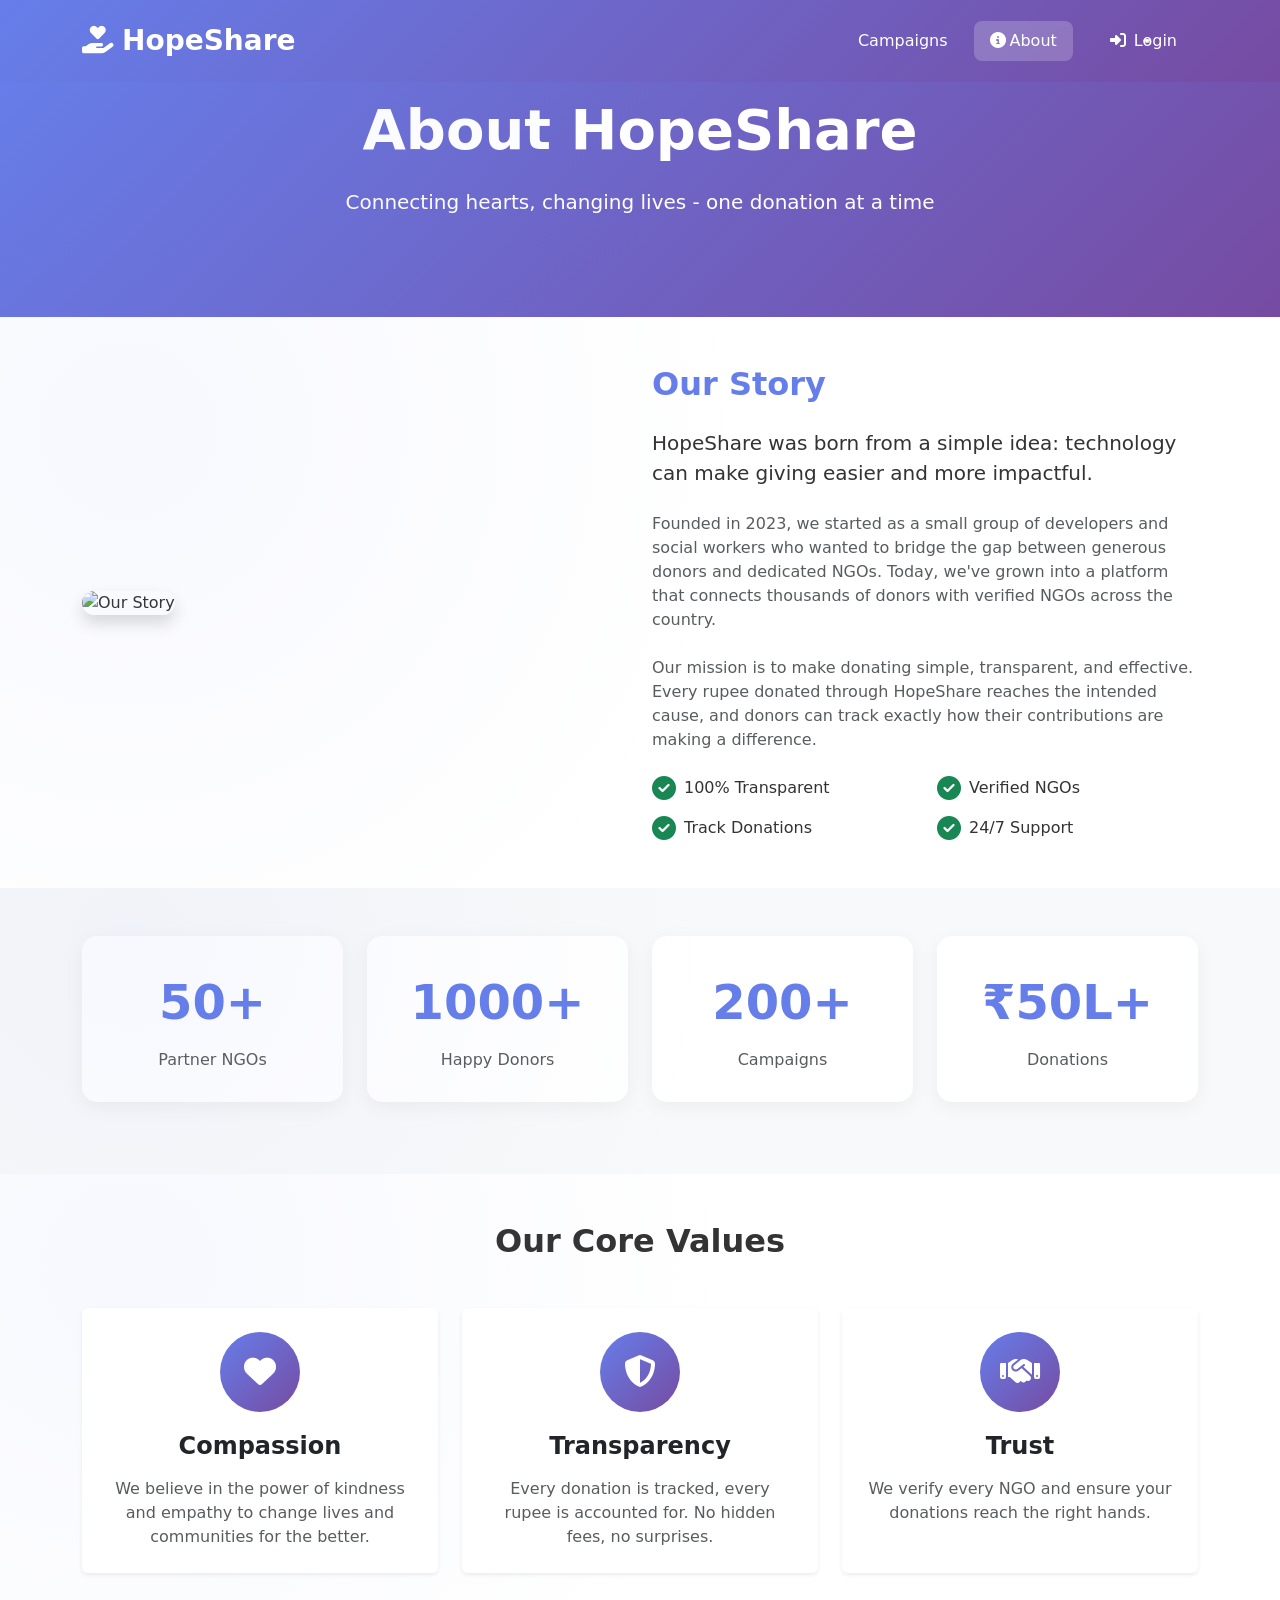
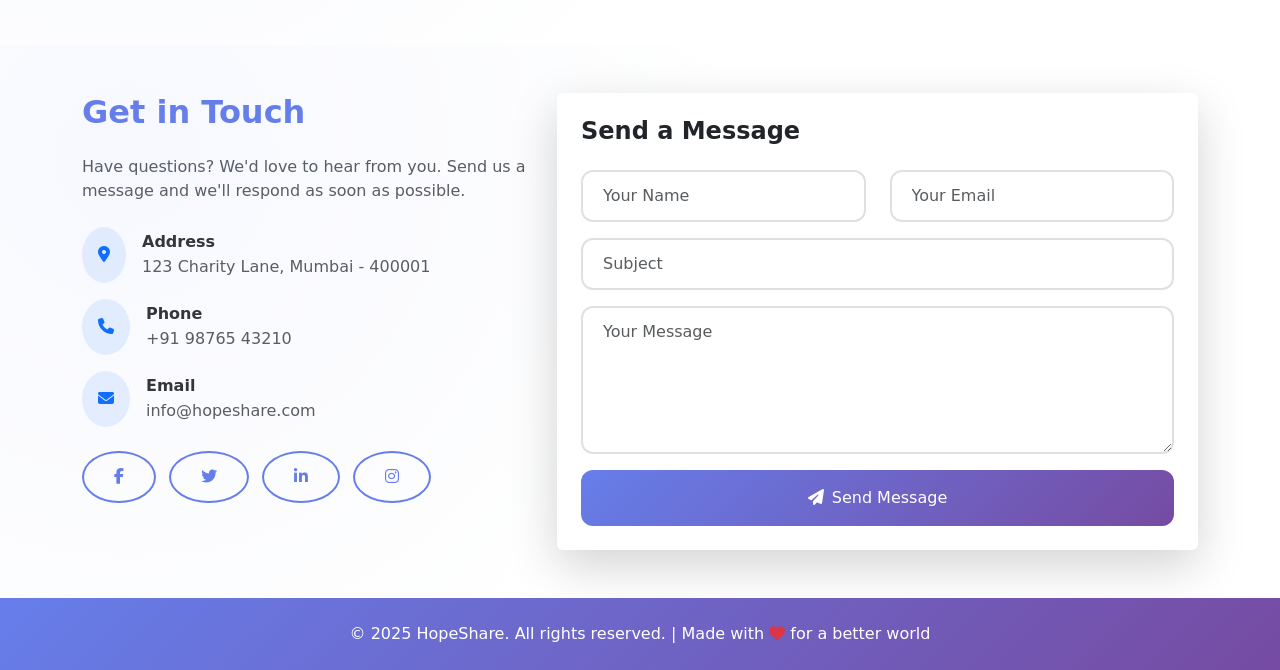
==== commit fe69a421: "Update about.html" ====
--- a/about.html
+++ b/about.html
@@ -24,7 +24,7 @@
             content: '';
             position: absolute;
             left: 50%;
-            transform: translateX(-50%);
+           
             width: 2px;
             height: 100%;
             background: linear-gradient(135deg, #667eea 0%, #764ba2 100%);
@@ -59,7 +59,7 @@
             width: 20px;
             height: 20px;
             background: white;
-            transform: rotate(45deg);
+           
             box-shadow: 0 5px 20px rgba(0,0,0,0.1);
         }
         
@@ -92,7 +92,7 @@
         }
         
         .team-card:hover {
-            transform: translateY(-10px);
+            
             box-shadow: 0 20px 40px rgba(0,0,0,0.15) !important;
         }
         
@@ -106,7 +106,7 @@
         }
         
         .team-card:hover img {
-            transform: scale(1.1);
+           
             border-color: #667eea;
         }
         
@@ -124,7 +124,7 @@
         }
         
         .value-card:hover .value-icon {
-            transform: rotateY(360deg);
+            
             box-shadow: 0 10px 30px rgba(102, 126, 234, 0.4);
         }
         
@@ -137,7 +137,7 @@
         }
         
         .counter-box:hover {
-            transform: translateY(-5px);
+           
             box-shadow: 0 15px 30px rgba(0,0,0,0.1);
         }
         
@@ -309,72 +309,6 @@
         </div>
     </section>
 
-    <!-- Testimonials -->
-    <section class="py-5 bg-light">
-        <div class="container">
-            <h2 class="text-center fw-bold mb-5" data-aos="fade-up">What People Say</h2>
-            <div class="row">
-                <div class="col-md-4 mb-4" data-aos="fade-right">
-                    <div class="card h-100 border-0 shadow-sm p-4">
-                        <div class="d-flex mb-3">
-                            <i class="fas fa-star text-warning"></i>
-                            <i class="fas fa-star text-warning"></i>
-                            <i class="fas fa-star text-warning"></i>
-                            <i class="fas fa-star text-warning"></i>
-                            <i class="fas fa-star text-warning"></i>
-                        </div>
-                        <p class="text-muted mb-3">"HopeShare made it so easy to donate to verified NGOs. I can track exactly where my money goes!"</p>
-                        <div class="d-flex align-items-center">
-                            <img src="https://images.unsplash.com/photo-1494790108777-466fd0c3c3f7?ixlib=rb-1.2.1&auto=format&fit=crop&w=500&q=60" class="rounded-circle me-3" width="50" height="50" style="object-fit: cover;">
-                            <div>
-                                <h6 class="fw-bold mb-0">Riya Mehta</h6>
-                                <small class="text-muted">Donor</small>
-                            </div>
-                        </div>
-                    </div>
-                </div>
-                <div class="col-md-4 mb-4" data-aos="fade-up">
-                    <div class="card h-100 border-0 shadow-sm p-4">
-                        <div class="d-flex mb-3">
-                            <i class="fas fa-star text-warning"></i>
-                            <i class="fas fa-star text-warning"></i>
-                            <i class="fas fa-star text-warning"></i>
-                            <i class="fas fa-star text-warning"></i>
-                            <i class="fas fa-star text-warning"></i>
-                        </div>
-                        <p class="text-muted mb-3">"As an NGO, HopeShare has helped us reach more donors and manage campaigns efficiently."</p>
-                        <div class="d-flex align-items-center">
-                            <img src="https://images.unsplash.com/photo-1560250097-0b93528c311a?ixlib=rb-1.2.1&auto=format&fit=crop&w=500&q=60" class="rounded-circle me-3" width="50" height="50" style="object-fit: cover;">
-                            <div>
-                                <h6 class="fw-bold mb-0">Vikram Desai</h6>
-                                <small class="text-muted">Help Foundation</small>
-                            </div>
-                        </div>
-                    </div>
-                </div>
-                <div class="col-md-4 mb-4" data-aos="fade-left">
-                    <div class="card h-100 border-0 shadow-sm p-4">
-                        <div class="d-flex mb-3">
-                            <i class="fas fa-star text-warning"></i>
-                            <i class="fas fa-star text-warning"></i>
-                            <i class="fas fa-star text-warning"></i>
-                            <i class="fas fa-star text-warning"></i>
-                            <i class="fas fa-star text-warning"></i>
-                        </div>
-                        <p class="text-muted mb-3">"The transparency and ease of use is amazing. I recommend HopeShare to all my friends!"</p>
-                        <div class="d-flex align-items-center">
-                            <img src="https://images.unsplash.com/photo-1507003211169-0a1dd7228f2d?ixlib=rb-1.2.1&auto=format&fit=crop&w=500&q=60" class="rounded-circle me-3" width="50" height="50" style="object-fit: cover;">
-                            <div>
-                                <h6 class="fw-bold mb-0">Arjun Nair</h6>
-                                <small class="text-muted">Regular Donor</small>
-                            </div>
-                        </div>
-                    </div>
-                </div>
-            </div>
-        </div>
-    </section>
-
     <!-- Contact Section -->
     <section id="contact" class="py-5">
         <div class="container">
